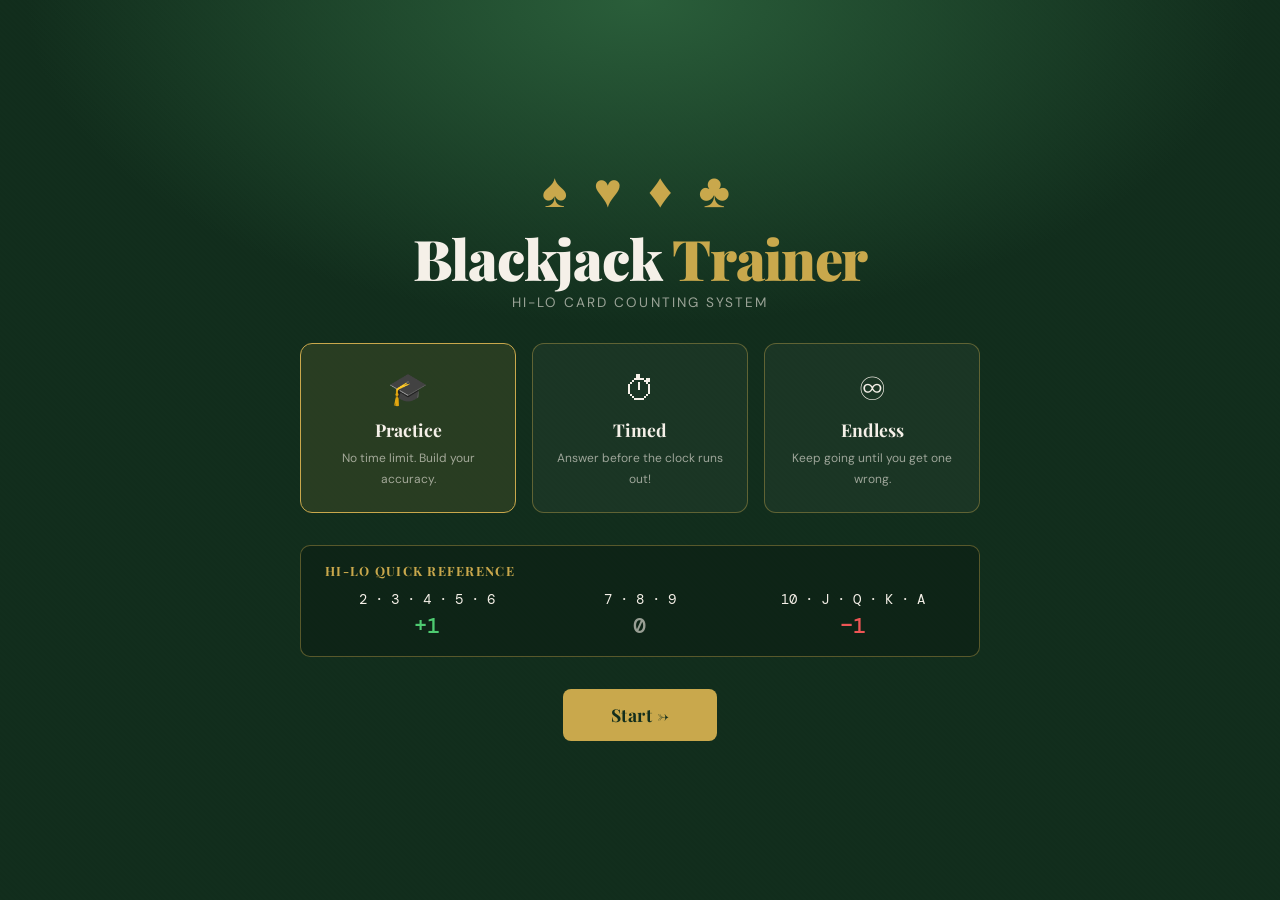
==== web/index.html @ a17a3b04 "feat: add web version" ====
<!DOCTYPE html>
<html lang="en">
<head>
  <meta charset="UTF-8">
  <meta name="viewport" content="width=device-width, initial-scale=1.0">
  <meta name="description" content="Blackjack Card Counting Trainer — master the Hi-Lo system in your browser. No install required.">
  <title>Blackjack Trainer — Hi-Lo Card Counting</title>
  <link rel="preconnect" href="https://fonts.googleapis.com">
  <link href="https://fonts.googleapis.com/css2?family=Playfair+Display:wght@400;700;900&family=DM+Mono:wght@400;500&family=DM+Sans:wght@300;400;500&display=swap" rel="stylesheet">
  <link rel="stylesheet" href="css/style.css">
</head>
<body>

  <!-- ── MENU SCREEN ───────────────────────────────── -->
  <div id="screen-menu" class="screen active">
    <div class="logo">
      <span class="logo-suit">♠ ♥ ♦ ♣</span>
      <h1>Blackjack <span>Trainer</span></h1>
      <p>Hi-Lo Card Counting System</p>
    </div>

    <div class="mode-grid">
      <div class="mode-card selected" data-mode="PRACTICE">
        <span class="mode-icon">🎓</span>
        <span class="mode-name">Practice</span>
        <span class="mode-desc">No time limit. Build your accuracy.</span>
      </div>
      <div class="mode-card" data-mode="TIMED">
        <span class="mode-icon">⏱</span>
        <span class="mode-name">Timed</span>
        <span class="mode-desc">Answer before the clock runs out!</span>
      </div>
      <div class="mode-card" data-mode="ENDLESS">
        <span class="mode-icon">♾</span>
        <span class="mode-name">Endless</span>
        <span class="mode-desc">Keep going until you get one wrong.</span>
      </div>
    </div>

    <div class="hilo-ref">
      <h3>Hi-Lo Quick Reference</h3>
      <div class="hilo-table">
        <div class="hilo-row">
          <span class="hilo-cards">2 · 3 · 4 · 5 · 6</span>
          <span class="hilo-val pos">+1</span>
        </div>
        <div class="hilo-row">
          <span class="hilo-cards">7 · 8 · 9</span>
          <span class="hilo-val neu">0</span>
        </div>
        <div class="hilo-row">
          <span class="hilo-cards">10 · J · Q · K · A</span>
          <span class="hilo-val neg">−1</span>
        </div>
      </div>
    </div>

    <button class="btn-start" id="btn-start">Start →</button>
  </div>

  <!-- ── GAME SCREEN ───────────────────────────────── -->
  <div id="screen-game" class="screen">
    <div class="hud">
      <div class="hud-stat">
        <span class="hud-label">Score</span>
        <span class="hud-val gold" id="hud-score">0</span>
      </div>
      <div class="hud-stat">
        <span class="hud-label">Level</span>
        <span class="hud-val" id="hud-level">1</span>
      </div>
      <div class="level-badge" id="level-badge">4 cards · 1.8s</div>
      <div class="hud-stat">
        <span class="hud-label">Streak</span>
        <span class="hud-val" id="hud-streak">0</span>
      </div>
      <div class="hud-stat">
        <span class="hud-label">Accuracy</span>
        <span class="hud-val" id="hud-acc">—</span>
      </div>
      <button class="btn-quit" id="btn-quit">Quit</button>
    </div>
    <div class="timer-bar-wrap"><div class="timer-bar" id="timer-bar"></div></div>

    <div class="game-area">
      <div class="phase-label" id="phase-label">Preparing...</div>
      <div class="card-stage" id="card-stage"></div>
      <div class="feedback-bar" id="feedback-bar"></div>

      <div class="answer-zone">
        <span class="answer-label">Running Count</span>
        <div class="answer-row">
          <input class="count-input" type="number" id="count-input" placeholder="0" disabled>
          <button class="btn-confirm" id="btn-confirm" disabled>Confirm ↵</button>
        </div>
        <div class="streak-label" id="streak-label"></div>
      </div>

      <button class="btn-next" id="btn-next" style="display:none">Next Round →</button>
    </div>

    <div class="levelup-toast" id="levelup-toast">⬆ Level Up!</div>
  </div>

  <!-- ── GAME OVER SCREEN ──────────────────────────── -->
  <div id="screen-gameover" class="screen">
    <div class="gameover-title" id="gameover-title">Session <span>Complete</span></div>

    <div class="stats-grid">
      <div class="stat-card">
        <span class="stat-card-label">Final Score</span>
        <span class="stat-card-val gold" id="go-score">0</span>
      </div>
      <div class="stat-card">
        <span class="stat-card-label">Max Level</span>
        <span class="stat-card-val" id="go-level">1</span>
      </div>
      <div class="stat-card">
        <span class="stat-card-label">Best Streak</span>
        <span class="stat-card-val" id="go-streak">0</span>
      </div>
      <div class="stat-card">
        <span class="stat-card-label">Accuracy</span>
        <span class="stat-card-val" id="go-acc">0%</span>
      </div>
      <div class="stat-card">
        <span class="stat-card-label">Rounds</span>
        <span class="stat-card-val" id="go-rounds">0</span>
      </div>
      <div class="stat-card">
        <span class="stat-card-label">High Score</span>
        <span class="stat-card-val gold" id="go-highscore">0</span>
      </div>
    </div>

    <div class="btn-row">
      <button class="btn-start" id="btn-play-again">Play Again</button>
      <button class="btn-secondary" id="btn-menu">Menu</button>
    </div>
  </div>

  <script src="js/core.js"></script>
  <script src="js/ui.js"></script>
  <script src="js/game.js"></script>
</body>
</html>
---- web/css/style.css ----
/* ═══════════════════════════════════════════════════
   Blackjack Trainer — Web UI
   Mirrors the JavaFX green-felt aesthetic
   ═══════════════════════════════════════════════════ */

*, *::before, *::after { box-sizing: border-box; margin: 0; padding: 0; }

:root {
  --felt:        #1a4a2e;
  --felt-light:  #1f5435;
  --felt-dark:   #122e1d;
  --gold:        #c9a84c;
  --gold-light:  #e4c97e;
  --cream:       #f5f0e8;
  --card-bg:     #fafaf8;
  --card-shadow: rgba(0,0,0,0.35);
  --red:         #c0392b;
  --black:       #1a1a1a;
  --correct:     #27ae60;
  --wrong:       #c0392b;
  --text-main:   #f5f0e8;
  --text-muted:  rgba(245,240,232,0.6);
  --border-gold: rgba(201,168,76,0.4);
}

html, body {
  min-height: 100vh;
  font-family: 'DM Sans', sans-serif;
  background: var(--felt-dark);
  color: var(--text-main);
  overflow-x: hidden;
}

body {
  background:
    radial-gradient(ellipse 80% 60% at 50% 0%, #2a5e3a 0%, transparent 60%),
    repeating-linear-gradient(45deg, transparent, transparent 2px, rgba(0,0,0,0.03) 2px, rgba(0,0,0,0.03) 4px),
    var(--felt-dark);
}

/* ── SCREENS ── */
.screen { display: none; min-height: 100vh; flex-direction: column; align-items: center; justify-content: center; padding: 2rem 1rem; }
.screen.active { display: flex; }

/* ── MENU ── */
#screen-menu { gap: 2rem; }

.logo { text-align: center; }
.logo-suit { font-size: 3rem; letter-spacing: 0.5rem; color: var(--gold); display: block; margin-bottom: 0.5rem; }
.logo h1 { font-family: 'Playfair Display', serif; font-size: clamp(2rem, 5vw, 3.5rem); font-weight: 900; letter-spacing: -0.02em; color: var(--cream); line-height: 1; }
.logo h1 span { color: var(--gold); }
.logo p { font-size: 0.85rem; letter-spacing: 0.15em; text-transform: uppercase; color: var(--text-muted); margin-top: 0.5rem; }

.mode-grid { display: grid; grid-template-columns: repeat(3, 1fr); gap: 1rem; width: 100%; max-width: 680px; }
@media (max-width: 560px) { .mode-grid { grid-template-columns: 1fr; } }

.mode-card { background: rgba(255,255,255,0.04); border: 1px solid var(--border-gold); border-radius: 12px; padding: 1.5rem 1rem; cursor: pointer; transition: all 0.2s ease; text-align: center; }
.mode-card:hover { border-color: var(--gold); transform: translateY(-2px); }
.mode-card.selected { border-color: var(--gold); background: rgba(201,168,76,0.12); }
.mode-icon { font-size: 2rem; display: block; margin-bottom: 0.5rem; }
.mode-name { font-family: 'Playfair Display', serif; font-size: 1.1rem; font-weight: 700; color: var(--cream); display: block; margin-bottom: 0.3rem; }
.mode-desc { font-size: 0.75rem; color: var(--text-muted); line-height: 1.4; }

.hilo-ref { background: rgba(0,0,0,0.2); border: 1px solid var(--border-gold); border-radius: 10px; padding: 1rem 1.5rem; width: 100%; max-width: 680px; }
.hilo-ref h3 { font-family: 'Playfair Display', serif; font-size: 0.8rem; letter-spacing: 0.1em; text-transform: uppercase; color: var(--gold); margin-bottom: 0.75rem; }
.hilo-table { display: grid; grid-template-columns: repeat(3, 1fr); gap: 0.5rem; text-align: center; }
.hilo-row { display: flex; flex-direction: column; gap: 0.2rem; }
.hilo-cards { font-family: 'DM Mono', monospace; font-size: 0.85rem; color: var(--cream); }
.hilo-val { font-family: 'DM Mono', monospace; font-size: 1.4rem; font-weight: 500; }
.hilo-val.pos { color: #4ecb71; }
.hilo-val.neu { color: var(--text-muted); }
.hilo-val.neg { color: #e55; }

.btn-start { background: var(--gold); color: var(--felt-dark); border: none; border-radius: 8px; padding: 0.9rem 3rem; font-family: 'Playfair Display', serif; font-size: 1.1rem; font-weight: 700; cursor: pointer; transition: all 0.15s ease; letter-spacing: 0.03em; }
.btn-start:hover { background: var(--gold-light); transform: scale(1.02); }
.btn-start:active { transform: scale(0.98); }

/* ── GAME ── */
#screen-game { justify-content: flex-start; padding-top: 1rem; gap: 0; }

.hud { width: 100%; max-width: 800px; display: flex; align-items: center; justify-content: space-between; padding: 0.75rem 1rem; background: rgba(0,0,0,0.25); border-bottom: 1px solid var(--border-gold); flex-wrap: wrap; gap: 0.5rem; }
.hud-stat { display: flex; flex-direction: column; align-items: center; min-width: 60px; }
.hud-label { font-size: 0.65rem; letter-spacing: 0.1em; text-transform: uppercase; color: var(--text-muted); }
.hud-val { font-family: 'DM Mono', monospace; font-size: 1.1rem; font-weight: 500; color: var(--cream); }
.hud-val.gold { color: var(--gold); }
.hud-val.streak-fire { color: #ff6b35; }

.level-badge { background: rgba(201,168,76,0.15); border: 1px solid var(--border-gold); border-radius: 20px; padding: 0.3rem 0.8rem; font-size: 0.75rem; color: var(--gold); letter-spacing: 0.05em; text-align: center; }

.timer-bar-wrap { width: 100%; max-width: 800px; height: 3px; background: rgba(255,255,255,0.05); }
.timer-bar { height: 100%; background: var(--gold); width: 100%; transition: width 0.1s linear, background 0.3s; }
.timer-bar.urgent { background: var(--wrong); }

.game-area { flex: 1; width: 100%; max-width: 800px; display: flex; flex-direction: column; align-items: center; justify-content: center; gap: 1.5rem; padding: 1.5rem 1rem; }

/* ── CARDS ── */
.card-stage { display: flex; align-items: center; justify-content: center; gap: clamp(6px, 2vw, 14px); flex-wrap: wrap; min-height: 140px; }

.card { width: clamp(60px, 10vw, 82px); height: clamp(90px, 14vw, 118px); background: var(--card-bg); border-radius: 8px; display: flex; flex-direction: column; align-items: center; justify-content: center; position: relative; box-shadow: 0 4px 16px var(--card-shadow); opacity: 0; transform: translateY(20px) scale(0.9); transition: opacity 0.3s ease, transform 0.3s ease; flex-shrink: 0; }
.card.visible { opacity: 1; transform: translateY(0) scale(1); }
.card-rank { font-family: 'Playfair Display', serif; font-size: clamp(1.4rem, 3vw, 2rem); font-weight: 700; line-height: 1; color: var(--black); }
.card-suit { font-size: clamp(0.9rem, 2vw, 1.3rem); line-height: 1; margin-top: 2px; }
.card-count-hint { position: absolute; bottom: 4px; right: 5px; font-family: 'DM Mono', monospace; font-size: 0.65rem; opacity: 0; transition: opacity 0.3s; font-weight: 500; }
.card.revealed .card-count-hint { opacity: 0.55; }
.card.red .card-rank, .card.red .card-suit { color: var(--red); }
.card.red .card-count-hint { color: var(--red); }
.card.black .card-count-hint { color: #555; }

/* ── FEEDBACK ── */
.feedback-bar { height: 2.5rem; display: flex; align-items: center; justify-content: center; gap: 0.75rem; font-family: 'Playfair Display', serif; font-size: 1.1rem; font-weight: 700; opacity: 0; transition: opacity 0.25s; min-height: 2.5rem; }
.feedback-bar.visible { opacity: 1; }
.feedback-bar.correct { color: var(--correct); }
.feedback-bar.wrong { color: var(--wrong); }
.feedback-points { font-family: 'DM Mono', monospace; font-size: 0.9rem; font-weight: 400; }

/* ── INPUT ── */
.answer-zone { display: flex; flex-direction: column; align-items: center; gap: 0.75rem; width: 100%; }
.answer-label { font-size: 0.75rem; letter-spacing: 0.12em; text-transform: uppercase; color: var(--text-muted); }
.answer-row { display: flex; align-items: center; gap: 0.75rem; }
.count-input { font-family: 'DM Mono', monospace; font-size: 1.8rem; font-weight: 500; width: 100px; text-align: center; background: rgba(0,0,0,0.3); border: 1.5px solid var(--border-gold); border-radius: 8px; color: var(--cream); padding: 0.5rem; outline: none; transition: border-color 0.2s; }
.count-input:focus { border-color: var(--gold); }
.count-input:disabled { opacity: 0.4; }
.count-input::placeholder { color: rgba(245,240,232,0.2); }

.btn-confirm { background: var(--gold); color: var(--felt-dark); border: none; border-radius: 8px; padding: 0.65rem 1.5rem; font-family: 'Playfair Display', serif; font-size: 1rem; font-weight: 700; cursor: pointer; transition: all 0.15s; white-space: nowrap; }
.btn-confirm:hover:not(:disabled) { background: var(--gold-light); }
.btn-confirm:disabled { opacity: 0.4; cursor: default; }

.btn-next { background: transparent; color: var(--gold); border: 1.5px solid var(--border-gold); border-radius: 8px; padding: 0.65rem 1.5rem; font-family: 'Playfair Display', serif; font-size: 1rem; font-weight: 700; cursor: pointer; transition: all 0.15s; }
.btn-next:hover { border-color: var(--gold); background: rgba(201,168,76,0.08); }

.btn-quit { background: transparent; color: var(--text-muted); border: 1px solid rgba(255,255,255,0.1); border-radius: 6px; padding: 0.4rem 1rem; font-size: 0.8rem; cursor: pointer; transition: all 0.15s; }
.btn-quit:hover { color: var(--cream); border-color: rgba(255,255,255,0.25); }

.streak-label { font-size: 0.8rem; color: #ff6b35; font-weight: 500; min-height: 1.2em; letter-spacing: 0.05em; }
.phase-label { font-size: 0.7rem; letter-spacing: 0.12em; text-transform: uppercase; color: var(--text-muted); min-height: 1em; }

/* ── LEVEL UP ── */
.levelup-toast { position: fixed; top: 5rem; left: 50%; transform: translateX(-50%) translateY(-20px); background: var(--gold); color: var(--felt-dark); padding: 0.6rem 1.5rem; border-radius: 30px; font-family: 'Playfair Display', serif; font-weight: 700; font-size: 1rem; opacity: 0; transition: all 0.3s ease; pointer-events: none; white-space: nowrap; z-index: 100; }
.levelup-toast.show { opacity: 1; transform: translateX(-50%) translateY(0); }

/* ── GAME OVER ── */
#screen-gameover { gap: 1.5rem; text-align: center; }
.gameover-title { font-family: 'Playfair Display', serif; font-size: clamp(2rem, 5vw, 3rem); font-weight: 900; color: var(--cream); }
.gameover-title span { color: var(--gold); }

.stats-grid { display: grid; grid-template-columns: repeat(2, 1fr); gap: 1rem; width: 100%; max-width: 420px; }
.stat-card { background: rgba(0,0,0,0.25); border: 1px solid var(--border-gold); border-radius: 10px; padding: 1rem; }
.stat-card-label { font-size: 0.7rem; letter-spacing: 0.12em; text-transform: uppercase; color: var(--text-muted); display: block; margin-bottom: 0.3rem; }
.stat-card-val { font-family: 'DM Mono', monospace; font-size: 1.8rem; font-weight: 500; color: var(--cream); display: block; }
.stat-card-val.gold { color: var(--gold); }

.btn-row { display: flex; gap: 0.75rem; flex-wrap: wrap; justify-content: center; }
.btn-secondary { background: transparent; color: var(--text-muted); border: 1px solid rgba(255,255,255,0.15); border-radius: 8px; padding: 0.7rem 1.5rem; font-family: 'Playfair Display', serif; font-size: 0.95rem; font-weight: 700; cursor: pointer; transition: all 0.15s; }
.btn-secondary:hover { color: var(--cream); border-color: rgba(255,255,255,0.3); }

::-webkit-scrollbar { width: 4px; }
::-webkit-scrollbar-track { background: transparent; }
::-webkit-scrollbar-thumb { background: var(--border-gold); border-radius: 2px; }
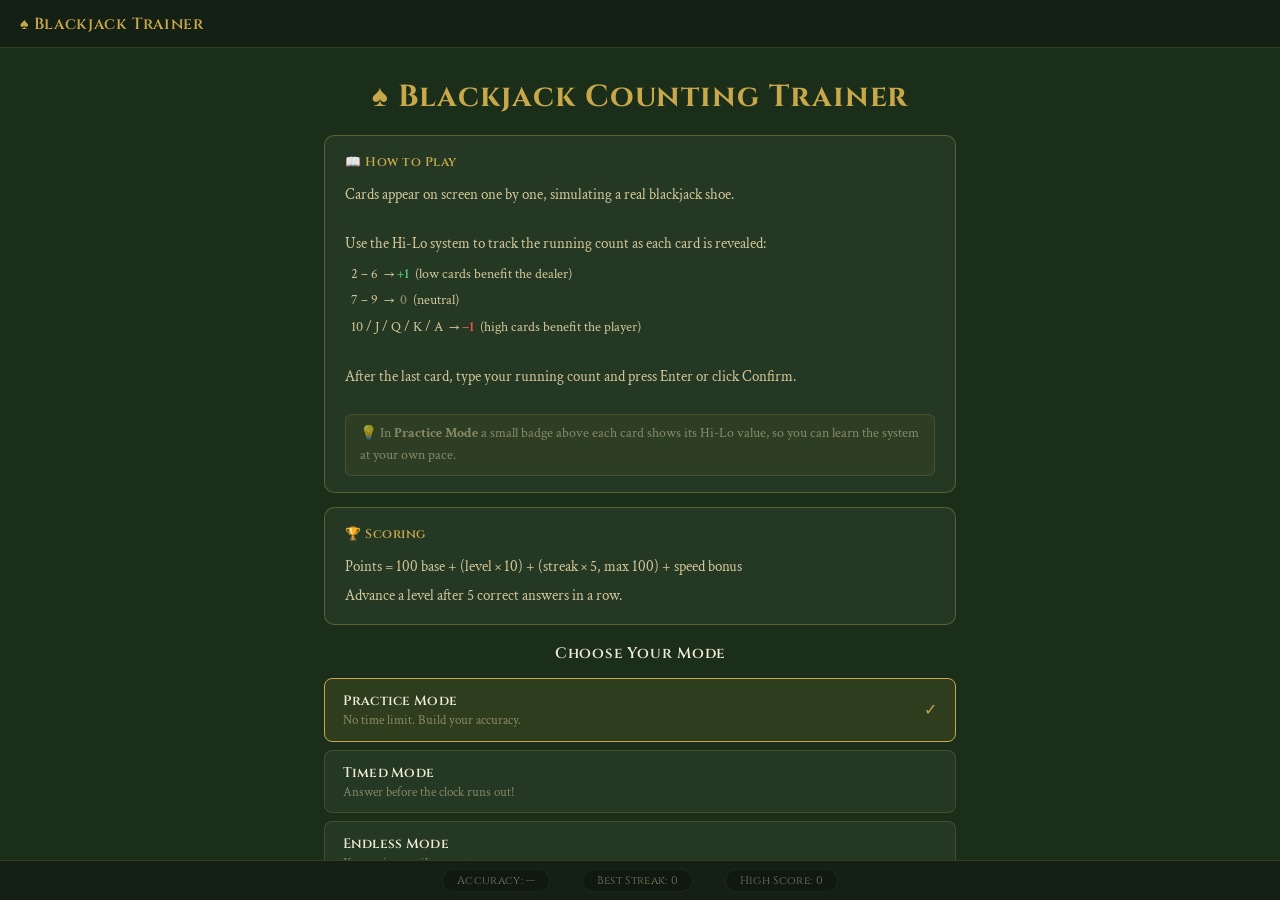
==== commit 1913b9f0: "feat: add UI, audio effects and ignore build files" ====
--- a/web/index.html
+++ b/web/index.html
@@ -3,144 +3,201 @@
 <head>
   <meta charset="UTF-8">
   <meta name="viewport" content="width=device-width, initial-scale=1.0">
-  <meta name="description" content="Blackjack Card Counting Trainer — master the Hi-Lo system in your browser. No install required.">
-  <title>Blackjack Trainer — Hi-Lo Card Counting</title>
+  <meta name="description" content="Blackjack Card Counting Trainer — master the Hi-Lo system in your browser.">
+  <title>Blackjack Trainer</title>
   <link rel="preconnect" href="https://fonts.googleapis.com">
-  <link href="https://fonts.googleapis.com/css2?family=Playfair+Display:wght@400;700;900&family=DM+Mono:wght@400;500&family=DM+Sans:wght@300;400;500&display=swap" rel="stylesheet">
+  <link href="https://fonts.googleapis.com/css2?family=Cinzel:wght@400;600;700&family=Crimson+Text:ital,wght@0,400;0,600;1,400&display=swap" rel="stylesheet">
   <link rel="stylesheet" href="css/style.css">
 </head>
 <body>
 
-  <!-- ── MENU SCREEN ───────────────────────────────── -->
+  <!-- ═══════════════════════════════════════════════════════
+       NAVBAR — fixed top bar, mirrors JavaFX toolbar
+       ═══════════════════════════════════════════════════════ -->
+  <nav class="navbar">
+    <div class="navbar-left">
+      <span class="nav-logo">♠ Blackjack Trainer</span>
+    </div>
+    <div class="navbar-right" id="nav-controls" style="display:none">
+      <div class="nav-pill" id="nav-level">Level 1</div>
+      <div class="nav-pill gold" id="nav-score">Score: 0</div>
+      <button class="nav-btn btn-quit" id="btn-quit">✕ Quit</button>
+    </div>
+  </nav>
+
+  <!-- ═══════════════════════════════════════════════════════
+       MENU SCREEN
+       ═══════════════════════════════════════════════════════ -->
   <div id="screen-menu" class="screen active">
-    <div class="logo">
-      <span class="logo-suit">♠ ♥ ♦ ♣</span>
-      <h1>Blackjack <span>Trainer</span></h1>
-      <p>Hi-Lo Card Counting System</p>
-    </div>
-
-    <div class="mode-grid">
-      <div class="mode-card selected" data-mode="PRACTICE">
-        <span class="mode-icon">🎓</span>
-        <span class="mode-name">Practice</span>
-        <span class="mode-desc">No time limit. Build your accuracy.</span>
-      </div>
-      <div class="mode-card" data-mode="TIMED">
-        <span class="mode-icon">⏱</span>
-        <span class="mode-name">Timed</span>
-        <span class="mode-desc">Answer before the clock runs out!</span>
-      </div>
-      <div class="mode-card" data-mode="ENDLESS">
-        <span class="mode-icon">♾</span>
-        <span class="mode-name">Endless</span>
-        <span class="mode-desc">Keep going until you get one wrong.</span>
-      </div>
-    </div>
-
-    <div class="hilo-ref">
-      <h3>Hi-Lo Quick Reference</h3>
-      <div class="hilo-table">
-        <div class="hilo-row">
-          <span class="hilo-cards">2 · 3 · 4 · 5 · 6</span>
-          <span class="hilo-val pos">+1</span>
-        </div>
-        <div class="hilo-row">
-          <span class="hilo-cards">7 · 8 · 9</span>
-          <span class="hilo-val neu">0</span>
-        </div>
-        <div class="hilo-row">
-          <span class="hilo-cards">10 · J · Q · K · A</span>
-          <span class="hilo-val neg">−1</span>
-        </div>
-      </div>
-    </div>
-
-    <button class="btn-start" id="btn-start">Start →</button>
-  </div>
-
-  <!-- ── GAME SCREEN ───────────────────────────────── -->
+    <div class="menu-wrap">
+
+      <h1 class="menu-title">♠ Blackjack Counting Trainer</h1>
+
+      <!-- How to Play -->
+      <div class="info-card">
+        <div class="info-card-title">📖 How to Play</div>
+        <p>Cards appear on screen one by one, simulating a real blackjack shoe.</p>
+        <br>
+        <p>Use the Hi-Lo system to track the running count as each card is revealed:</p>
+        <ul class="hilo-list">
+          <li>2 – 6 &nbsp;→ <span class="val-pos">+1</span> &nbsp;(low cards benefit the dealer)</li>
+          <li>7 – 9 &nbsp;→ <span class="val-neu">&nbsp;0</span> &nbsp;(neutral)</li>
+          <li>10 / J / Q / K / A &nbsp;→ <span class="val-neg">−1</span> &nbsp;(high cards benefit the player)</li>
+        </ul>
+        <br>
+        <p>After the last card, type your running count and press Enter or click Confirm.</p>
+        <br>
+        <div class="tip-box">
+          💡 In <strong>Practice Mode</strong> a small badge above each card shows its Hi-Lo value,
+          so you can learn the system at your own pace.
+        </div>
+      </div>
+
+      <!-- Scoring -->
+      <div class="info-card">
+        <div class="info-card-title">🏆 Scoring</div>
+        <p>Points = 100 base + (level × 10) + (streak × 5, max 100) + speed bonus</p>
+        <p style="margin-top:0.3rem">Advance a level after 5 correct answers in a row.</p>
+      </div>
+
+      <!-- Mode selection -->
+      <h2 class="choose-title">Choose Your Mode</h2>
+
+      <div class="mode-list">
+        <div class="mode-row selected" data-mode="PRACTICE">
+          <div class="mode-row-text">
+            <span class="mode-row-name">Practice Mode</span>
+            <span class="mode-row-desc">No time limit. Build your accuracy.</span>
+          </div>
+          <span class="mode-row-check">✓</span>
+        </div>
+        <div class="mode-row" data-mode="TIMED">
+          <div class="mode-row-text">
+            <span class="mode-row-name">Timed Mode</span>
+            <span class="mode-row-desc">Answer before the clock runs out!</span>
+          </div>
+          <span class="mode-row-check">✓</span>
+        </div>
+        <div class="mode-row" data-mode="ENDLESS">
+          <div class="mode-row-text">
+            <span class="mode-row-name">Endless Mode</span>
+            <span class="mode-row-desc">Keep going until you get one wrong.</span>
+          </div>
+          <span class="mode-row-check">✓</span>
+        </div>
+      </div>
+
+      <button class="btn-primary" id="btn-start">Start Game</button>
+
+    </div>
+  </div>
+
+  <!-- ═══════════════════════════════════════════════════════
+       GAME SCREEN
+       ═══════════════════════════════════════════════════════ -->
   <div id="screen-game" class="screen">
-    <div class="hud">
-      <div class="hud-stat">
-        <span class="hud-label">Score</span>
-        <span class="hud-val gold" id="hud-score">0</span>
-      </div>
-      <div class="hud-stat">
-        <span class="hud-label">Level</span>
-        <span class="hud-val" id="hud-level">1</span>
-      </div>
-      <div class="level-badge" id="level-badge">4 cards · 1.8s</div>
-      <div class="hud-stat">
-        <span class="hud-label">Streak</span>
-        <span class="hud-val" id="hud-streak">0</span>
-      </div>
-      <div class="hud-stat">
-        <span class="hud-label">Accuracy</span>
-        <span class="hud-val" id="hud-acc">—</span>
-      </div>
-      <button class="btn-quit" id="btn-quit">Quit</button>
-    </div>
-    <div class="timer-bar-wrap"><div class="timer-bar" id="timer-bar"></div></div>
-
-    <div class="game-area">
-      <div class="phase-label" id="phase-label">Preparing...</div>
+    <div class="game-wrap">
+
+      <!-- Timer bar — visible only in TIMED mode -->
+      <div class="timer-wrap" id="timer-wrap" style="display:none">
+        <div class="timer-track">
+          <div class="timer-fill" id="timer-fill"></div>
+        </div>
+        <span class="timer-label" id="timer-label">20s</span>
+      </div>
+
+      <!-- Cards -->
       <div class="card-stage" id="card-stage"></div>
-      <div class="feedback-bar" id="feedback-bar"></div>
-
-      <div class="answer-zone">
-        <span class="answer-label">Running Count</span>
-        <div class="answer-row">
-          <input class="count-input" type="number" id="count-input" placeholder="0" disabled>
-          <button class="btn-confirm" id="btn-confirm" disabled>Confirm ↵</button>
-        </div>
-        <div class="streak-label" id="streak-label"></div>
-      </div>
-
-      <button class="btn-next" id="btn-next" style="display:none">Next Round →</button>
-    </div>
-
-    <div class="levelup-toast" id="levelup-toast">⬆ Level Up!</div>
-  </div>
-
-  <!-- ── GAME OVER SCREEN ──────────────────────────── -->
+
+      <!-- Feedback line -->
+      <div class="feedback-row" id="feedback-row"></div>
+
+      <!-- Answer input -->
+      <div class="input-row">
+        <label class="input-label" for="count-input">Running count:</label>
+        <input
+          class="count-input"
+          type="number"
+          id="count-input"
+          placeholder="e.g. -2"
+          disabled
+          autocomplete="off"
+        >
+        <button class="btn-confirm" id="btn-confirm" disabled>Confirm ↵</button>
+      </div>
+
+      <!-- Next round button — hidden until answer submitted -->
+      <div id="next-row" style="display:none">
+        <button class="btn-next" id="btn-next">Next Round →</button>
+      </div>
+
+    </div>
+  </div>
+
+  <!-- ═══════════════════════════════════════════════════════
+       GAME OVER SCREEN
+       ═══════════════════════════════════════════════════════ -->
   <div id="screen-gameover" class="screen">
-    <div class="gameover-title" id="gameover-title">Session <span>Complete</span></div>
-
-    <div class="stats-grid">
-      <div class="stat-card">
-        <span class="stat-card-label">Final Score</span>
-        <span class="stat-card-val gold" id="go-score">0</span>
-      </div>
-      <div class="stat-card">
-        <span class="stat-card-label">Max Level</span>
-        <span class="stat-card-val" id="go-level">1</span>
-      </div>
-      <div class="stat-card">
-        <span class="stat-card-label">Best Streak</span>
-        <span class="stat-card-val" id="go-streak">0</span>
-      </div>
-      <div class="stat-card">
-        <span class="stat-card-label">Accuracy</span>
-        <span class="stat-card-val" id="go-acc">0%</span>
-      </div>
-      <div class="stat-card">
-        <span class="stat-card-label">Rounds</span>
-        <span class="stat-card-val" id="go-rounds">0</span>
-      </div>
-      <div class="stat-card">
-        <span class="stat-card-label">High Score</span>
-        <span class="stat-card-val gold" id="go-highscore">0</span>
-      </div>
-    </div>
-
-    <div class="btn-row">
-      <button class="btn-start" id="btn-play-again">Play Again</button>
-      <button class="btn-secondary" id="btn-menu">Menu</button>
-    </div>
-  </div>
-
+    <div class="gameover-wrap">
+
+      <h2 class="gameover-title" id="gameover-title">Session Complete</h2>
+
+      <div class="go-stats">
+        <div class="go-stat">
+          <span class="go-stat-label">Final Score</span>
+          <span class="go-stat-val gold" id="go-score">0</span>
+        </div>
+        <div class="go-stat">
+          <span class="go-stat-label">Max Level</span>
+          <span class="go-stat-val" id="go-level">1</span>
+        </div>
+        <div class="go-stat">
+          <span class="go-stat-label">Best Streak</span>
+          <span class="go-stat-val" id="go-streak">0</span>
+        </div>
+        <div class="go-stat">
+          <span class="go-stat-label">Accuracy</span>
+          <span class="go-stat-val" id="go-acc">0%</span>
+        </div>
+        <div class="go-stat">
+          <span class="go-stat-label">Rounds</span>
+          <span class="go-stat-val" id="go-rounds">0</span>
+        </div>
+        <div class="go-stat">
+          <span class="go-stat-label">High Score</span>
+          <span class="go-stat-val gold" id="go-highscore">0</span>
+        </div>
+      </div>
+
+      <div class="go-buttons">
+        <button class="btn-primary" id="btn-play-again">Play Again</button>
+        <button class="btn-secondary" id="btn-menu">Menu</button>
+      </div>
+
+    </div>
+  </div>
+
+  <!-- ═══════════════════════════════════════════════════════
+       BOTTOM STATS BAR — mirrors JavaFX status bar
+       ═══════════════════════════════════════════════════════ -->
+  <div class="stats-bar">
+    <span class="stats-item" id="sb-acc">Accuracy: —</span>
+    <span class="stats-item" id="sb-streak">Best Streak: 0</span>
+    <span class="stats-item" id="sb-high">High Score: 0</span>
+  </div>
+
+  <!-- Level-up toast notification -->
+  <div class="levelup-toast" id="levelup-toast">⬆ Level Up!</div>
+
+  <!--
+    Script load order matters:
+      1. core.js   — pure logic (no DOM), loaded first
+      2. ui.js     — DOM rendering helpers, depends on core
+      3. game.js   — GameController + event wiring, depends on both
+  -->
   <script src="js/core.js"></script>
   <script src="js/ui.js"></script>
   <script src="js/game.js"></script>
+
 </body>
 </html>
--- a/web/css/style.css
+++ b/web/css/style.css
@@ -1,159 +1,616 @@
-/* ═══════════════════════════════════════════════════
-   Blackjack Trainer — Web UI
-   Mirrors the JavaFX green-felt aesthetic
-   ═══════════════════════════════════════════════════ */
+/* ═══════════════════════════════════════════════════════════════════
+   Blackjack Trainer — Web stylesheet
+   Faithful recreation of the JavaFX desktop dark-green felt aesthetic.
+   ═══════════════════════════════════════════════════════════════════ */
 
 *, *::before, *::after { box-sizing: border-box; margin: 0; padding: 0; }
 
 :root {
-  --felt:        #1a4a2e;
-  --felt-light:  #1f5435;
-  --felt-dark:   #122e1d;
-  --gold:        #c9a84c;
-  --gold-light:  #e4c97e;
-  --cream:       #f5f0e8;
-  --card-bg:     #fafaf8;
-  --card-shadow: rgba(0,0,0,0.35);
-  --red:         #c0392b;
-  --black:       #1a1a1a;
-  --correct:     #27ae60;
-  --wrong:       #c0392b;
-  --text-main:   #f5f0e8;
-  --text-muted:  rgba(245,240,232,0.6);
-  --border-gold: rgba(201,168,76,0.4);
+  /* Palette */
+  --bg:           #1a2e1a;
+  --bg-dark:      #142014;
+  --bg-elevated:  #243824;
+  --gold:         #c8a84b;
+  --gold-hover:   #dabb5e;
+  --gold-dim:     rgba(200,168,75,0.12);
+  --cream:        #f0ead8;
+  --text:         #d4c89a;
+  --text-dim:     rgba(212,200,154,0.55);
+  --text-muted:   rgba(212,200,154,0.35);
+  --border:       rgba(200,168,75,0.2);
+  --border-card:  rgba(200,168,75,0.35);
+  --correct:      #4caf72;
+  --wrong:        #e05252;
+
+  /* Card colours */
+  --card-face:    #faf8f2;
+  --card-red:     #c0392b;
+  --card-black:   #1a1a1a;
+
+  /* Hi-Lo badge colours */
+  --val-pos:      #4ecb71;
+  --val-neg:      #e55;
+  --val-neu:      rgba(212,200,154,0.5);
+
+  /* Layout */
+  --navbar-h:     48px;
+  --statsbar-h:   40px;
 }
 
 html, body {
-  min-height: 100vh;
-  font-family: 'DM Sans', sans-serif;
-  background: var(--felt-dark);
-  color: var(--text-main);
-  overflow-x: hidden;
-}
-
-body {
-  background:
-    radial-gradient(ellipse 80% 60% at 50% 0%, #2a5e3a 0%, transparent 60%),
-    repeating-linear-gradient(45deg, transparent, transparent 2px, rgba(0,0,0,0.03) 2px, rgba(0,0,0,0.03) 4px),
-    var(--felt-dark);
-}
-
-/* ── SCREENS ── */
-.screen { display: none; min-height: 100vh; flex-direction: column; align-items: center; justify-content: center; padding: 2rem 1rem; }
-.screen.active { display: flex; }
-
-/* ── MENU ── */
-#screen-menu { gap: 2rem; }
-
-.logo { text-align: center; }
-.logo-suit { font-size: 3rem; letter-spacing: 0.5rem; color: var(--gold); display: block; margin-bottom: 0.5rem; }
-.logo h1 { font-family: 'Playfair Display', serif; font-size: clamp(2rem, 5vw, 3.5rem); font-weight: 900; letter-spacing: -0.02em; color: var(--cream); line-height: 1; }
-.logo h1 span { color: var(--gold); }
-.logo p { font-size: 0.85rem; letter-spacing: 0.15em; text-transform: uppercase; color: var(--text-muted); margin-top: 0.5rem; }
-
-.mode-grid { display: grid; grid-template-columns: repeat(3, 1fr); gap: 1rem; width: 100%; max-width: 680px; }
-@media (max-width: 560px) { .mode-grid { grid-template-columns: 1fr; } }
-
-.mode-card { background: rgba(255,255,255,0.04); border: 1px solid var(--border-gold); border-radius: 12px; padding: 1.5rem 1rem; cursor: pointer; transition: all 0.2s ease; text-align: center; }
-.mode-card:hover { border-color: var(--gold); transform: translateY(-2px); }
-.mode-card.selected { border-color: var(--gold); background: rgba(201,168,76,0.12); }
-.mode-icon { font-size: 2rem; display: block; margin-bottom: 0.5rem; }
-.mode-name { font-family: 'Playfair Display', serif; font-size: 1.1rem; font-weight: 700; color: var(--cream); display: block; margin-bottom: 0.3rem; }
-.mode-desc { font-size: 0.75rem; color: var(--text-muted); line-height: 1.4; }
-
-.hilo-ref { background: rgba(0,0,0,0.2); border: 1px solid var(--border-gold); border-radius: 10px; padding: 1rem 1.5rem; width: 100%; max-width: 680px; }
-.hilo-ref h3 { font-family: 'Playfair Display', serif; font-size: 0.8rem; letter-spacing: 0.1em; text-transform: uppercase; color: var(--gold); margin-bottom: 0.75rem; }
-.hilo-table { display: grid; grid-template-columns: repeat(3, 1fr); gap: 0.5rem; text-align: center; }
-.hilo-row { display: flex; flex-direction: column; gap: 0.2rem; }
-.hilo-cards { font-family: 'DM Mono', monospace; font-size: 0.85rem; color: var(--cream); }
-.hilo-val { font-family: 'DM Mono', monospace; font-size: 1.4rem; font-weight: 500; }
-.hilo-val.pos { color: #4ecb71; }
-.hilo-val.neu { color: var(--text-muted); }
-.hilo-val.neg { color: #e55; }
-
-.btn-start { background: var(--gold); color: var(--felt-dark); border: none; border-radius: 8px; padding: 0.9rem 3rem; font-family: 'Playfair Display', serif; font-size: 1.1rem; font-weight: 700; cursor: pointer; transition: all 0.15s ease; letter-spacing: 0.03em; }
-.btn-start:hover { background: var(--gold-light); transform: scale(1.02); }
-.btn-start:active { transform: scale(0.98); }
-
-/* ── GAME ── */
-#screen-game { justify-content: flex-start; padding-top: 1rem; gap: 0; }
-
-.hud { width: 100%; max-width: 800px; display: flex; align-items: center; justify-content: space-between; padding: 0.75rem 1rem; background: rgba(0,0,0,0.25); border-bottom: 1px solid var(--border-gold); flex-wrap: wrap; gap: 0.5rem; }
-.hud-stat { display: flex; flex-direction: column; align-items: center; min-width: 60px; }
-.hud-label { font-size: 0.65rem; letter-spacing: 0.1em; text-transform: uppercase; color: var(--text-muted); }
-.hud-val { font-family: 'DM Mono', monospace; font-size: 1.1rem; font-weight: 500; color: var(--cream); }
-.hud-val.gold { color: var(--gold); }
-.hud-val.streak-fire { color: #ff6b35; }
-
-.level-badge { background: rgba(201,168,76,0.15); border: 1px solid var(--border-gold); border-radius: 20px; padding: 0.3rem 0.8rem; font-size: 0.75rem; color: var(--gold); letter-spacing: 0.05em; text-align: center; }
-
-.timer-bar-wrap { width: 100%; max-width: 800px; height: 3px; background: rgba(255,255,255,0.05); }
-.timer-bar { height: 100%; background: var(--gold); width: 100%; transition: width 0.1s linear, background 0.3s; }
-.timer-bar.urgent { background: var(--wrong); }
-
-.game-area { flex: 1; width: 100%; max-width: 800px; display: flex; flex-direction: column; align-items: center; justify-content: center; gap: 1.5rem; padding: 1.5rem 1rem; }
-
-/* ── CARDS ── */
-.card-stage { display: flex; align-items: center; justify-content: center; gap: clamp(6px, 2vw, 14px); flex-wrap: wrap; min-height: 140px; }
-
-.card { width: clamp(60px, 10vw, 82px); height: clamp(90px, 14vw, 118px); background: var(--card-bg); border-radius: 8px; display: flex; flex-direction: column; align-items: center; justify-content: center; position: relative; box-shadow: 0 4px 16px var(--card-shadow); opacity: 0; transform: translateY(20px) scale(0.9); transition: opacity 0.3s ease, transform 0.3s ease; flex-shrink: 0; }
-.card.visible { opacity: 1; transform: translateY(0) scale(1); }
-.card-rank { font-family: 'Playfair Display', serif; font-size: clamp(1.4rem, 3vw, 2rem); font-weight: 700; line-height: 1; color: var(--black); }
-.card-suit { font-size: clamp(0.9rem, 2vw, 1.3rem); line-height: 1; margin-top: 2px; }
-.card-count-hint { position: absolute; bottom: 4px; right: 5px; font-family: 'DM Mono', monospace; font-size: 0.65rem; opacity: 0; transition: opacity 0.3s; font-weight: 500; }
-.card.revealed .card-count-hint { opacity: 0.55; }
-.card.red .card-rank, .card.red .card-suit { color: var(--red); }
-.card.red .card-count-hint { color: var(--red); }
-.card.black .card-count-hint { color: #555; }
-
-/* ── FEEDBACK ── */
-.feedback-bar { height: 2.5rem; display: flex; align-items: center; justify-content: center; gap: 0.75rem; font-family: 'Playfair Display', serif; font-size: 1.1rem; font-weight: 700; opacity: 0; transition: opacity 0.25s; min-height: 2.5rem; }
-.feedback-bar.visible { opacity: 1; }
-.feedback-bar.correct { color: var(--correct); }
-.feedback-bar.wrong { color: var(--wrong); }
-.feedback-points { font-family: 'DM Mono', monospace; font-size: 0.9rem; font-weight: 400; }
-
-/* ── INPUT ── */
-.answer-zone { display: flex; flex-direction: column; align-items: center; gap: 0.75rem; width: 100%; }
-.answer-label { font-size: 0.75rem; letter-spacing: 0.12em; text-transform: uppercase; color: var(--text-muted); }
-.answer-row { display: flex; align-items: center; gap: 0.75rem; }
-.count-input { font-family: 'DM Mono', monospace; font-size: 1.8rem; font-weight: 500; width: 100px; text-align: center; background: rgba(0,0,0,0.3); border: 1.5px solid var(--border-gold); border-radius: 8px; color: var(--cream); padding: 0.5rem; outline: none; transition: border-color 0.2s; }
-.count-input:focus { border-color: var(--gold); }
-.count-input:disabled { opacity: 0.4; }
-.count-input::placeholder { color: rgba(245,240,232,0.2); }
-
-.btn-confirm { background: var(--gold); color: var(--felt-dark); border: none; border-radius: 8px; padding: 0.65rem 1.5rem; font-family: 'Playfair Display', serif; font-size: 1rem; font-weight: 700; cursor: pointer; transition: all 0.15s; white-space: nowrap; }
-.btn-confirm:hover:not(:disabled) { background: var(--gold-light); }
-.btn-confirm:disabled { opacity: 0.4; cursor: default; }
-
-.btn-next { background: transparent; color: var(--gold); border: 1.5px solid var(--border-gold); border-radius: 8px; padding: 0.65rem 1.5rem; font-family: 'Playfair Display', serif; font-size: 1rem; font-weight: 700; cursor: pointer; transition: all 0.15s; }
-.btn-next:hover { border-color: var(--gold); background: rgba(201,168,76,0.08); }
-
-.btn-quit { background: transparent; color: var(--text-muted); border: 1px solid rgba(255,255,255,0.1); border-radius: 6px; padding: 0.4rem 1rem; font-size: 0.8rem; cursor: pointer; transition: all 0.15s; }
-.btn-quit:hover { color: var(--cream); border-color: rgba(255,255,255,0.25); }
-
-.streak-label { font-size: 0.8rem; color: #ff6b35; font-weight: 500; min-height: 1.2em; letter-spacing: 0.05em; }
-.phase-label { font-size: 0.7rem; letter-spacing: 0.12em; text-transform: uppercase; color: var(--text-muted); min-height: 1em; }
-
-/* ── LEVEL UP ── */
-.levelup-toast { position: fixed; top: 5rem; left: 50%; transform: translateX(-50%) translateY(-20px); background: var(--gold); color: var(--felt-dark); padding: 0.6rem 1.5rem; border-radius: 30px; font-family: 'Playfair Display', serif; font-weight: 700; font-size: 1rem; opacity: 0; transition: all 0.3s ease; pointer-events: none; white-space: nowrap; z-index: 100; }
-.levelup-toast.show { opacity: 1; transform: translateX(-50%) translateY(0); }
-
-/* ── GAME OVER ── */
-#screen-gameover { gap: 1.5rem; text-align: center; }
-.gameover-title { font-family: 'Playfair Display', serif; font-size: clamp(2rem, 5vw, 3rem); font-weight: 900; color: var(--cream); }
-.gameover-title span { color: var(--gold); }
-
-.stats-grid { display: grid; grid-template-columns: repeat(2, 1fr); gap: 1rem; width: 100%; max-width: 420px; }
-.stat-card { background: rgba(0,0,0,0.25); border: 1px solid var(--border-gold); border-radius: 10px; padding: 1rem; }
-.stat-card-label { font-size: 0.7rem; letter-spacing: 0.12em; text-transform: uppercase; color: var(--text-muted); display: block; margin-bottom: 0.3rem; }
-.stat-card-val { font-family: 'DM Mono', monospace; font-size: 1.8rem; font-weight: 500; color: var(--cream); display: block; }
-.stat-card-val.gold { color: var(--gold); }
-
-.btn-row { display: flex; gap: 0.75rem; flex-wrap: wrap; justify-content: center; }
-.btn-secondary { background: transparent; color: var(--text-muted); border: 1px solid rgba(255,255,255,0.15); border-radius: 8px; padding: 0.7rem 1.5rem; font-family: 'Playfair Display', serif; font-size: 0.95rem; font-weight: 700; cursor: pointer; transition: all 0.15s; }
-.btn-secondary:hover { color: var(--cream); border-color: rgba(255,255,255,0.3); }
+  height: 100%;
+  font-family: 'Crimson Text', Georgia, serif;
+  background: var(--bg);
+  color: var(--text);
+  overflow: hidden;
+}
+
+/* ── NAVBAR ──────────────────────────────────────────────────────────── */
+
+.navbar {
+  position: fixed;
+  top: 0; left: 0; right: 0;
+  height: var(--navbar-h);
+  background: var(--bg-dark);
+  border-bottom: 1px solid var(--border);
+  display: flex;
+  align-items: center;
+  justify-content: space-between;
+  padding: 0 1.25rem;
+  z-index: 100;
+}
+
+.nav-logo {
+  font-family: 'Cinzel', serif;
+  font-size: 1rem;
+  font-weight: 600;
+  color: var(--gold);
+  letter-spacing: 0.04em;
+}
+
+.navbar-right {
+  display: flex;
+  align-items: center;
+  gap: 0.5rem;
+}
+
+.nav-pill {
+  background: rgba(255,255,255,0.05);
+  border: 1px solid var(--border);
+  border-radius: 20px;
+  padding: 0.2rem 0.8rem;
+  font-family: 'Cinzel', serif;
+  font-size: 0.72rem;
+  color: var(--text-dim);
+  letter-spacing: 0.03em;
+  white-space: nowrap;
+}
+.nav-pill.gold { color: var(--gold); border-color: rgba(200,168,75,0.4); }
+
+.nav-btn {
+  background: rgba(255,255,255,0.04);
+  border: 1px solid var(--border);
+  border-radius: 6px;
+  color: var(--text-dim);
+  padding: 0.25rem 0.65rem;
+  font-family: 'Cinzel', serif;
+  font-size: 0.7rem;
+  cursor: pointer;
+  transition: all 0.15s;
+  letter-spacing: 0.03em;
+}
+.nav-btn:hover { color: var(--cream); border-color: rgba(255,255,255,0.3); }
+
+/* ── STATS BAR (bottom) ──────────────────────────────────────────────── */
+
+.stats-bar {
+  position: fixed;
+  bottom: 0; left: 0; right: 0;
+  height: var(--statsbar-h);
+  background: var(--bg-dark);
+  border-top: 1px solid var(--border);
+  display: flex;
+  align-items: center;
+  justify-content: center;
+  gap: 2rem;
+  z-index: 100;
+}
+
+.stats-item {
+  font-family: 'Cinzel', serif;
+  font-size: 0.7rem;
+  color: var(--text-dim);
+  letter-spacing: 0.03em;
+  background: rgba(0,0,0,0.2);
+  padding: 0.18rem 0.85rem;
+  border-radius: 20px;
+  border: 1px solid rgba(255,255,255,0.05);
+}
+
+/* ── SCREENS ─────────────────────────────────────────────────────────── */
+
+.screen {
+  display: none;
+  position: fixed;
+  top: var(--navbar-h);
+  left: 0; right: 0;
+  bottom: var(--statsbar-h);
+  overflow-y: auto;
+}
+.screen.active { display: block; }
+
+/* ── MENU SCREEN ─────────────────────────────────────────────────────── */
+
+.menu-wrap {
+  max-width: 680px;
+  margin: 0 auto;
+  padding: 1.75rem 1.5rem 2rem;
+  display: flex;
+  flex-direction: column;
+  gap: 0.9rem;
+}
+
+.menu-title {
+  font-family: 'Cinzel', serif;
+  font-size: clamp(1.3rem, 3vw, 1.9rem);
+  font-weight: 700;
+  color: var(--gold);
+  letter-spacing: 0.03em;
+  text-align: center;
+  padding-bottom: 0.25rem;
+}
+
+/* Info cards */
+.info-card {
+  background: var(--bg-elevated);
+  border: 1px solid var(--border-card);
+  border-radius: 10px;
+  padding: 1rem 1.25rem;
+  font-size: 0.92rem;
+  line-height: 1.65;
+}
+
+.info-card-title {
+  font-family: 'Cinzel', serif;
+  font-size: 0.8rem;
+  font-weight: 600;
+  color: var(--gold);
+  margin-bottom: 0.6rem;
+  letter-spacing: 0.04em;
+}
+
+.hilo-list {
+  list-style: none;
+  padding-left: 0.4rem;
+  margin-top: 0.25rem;
+}
+.hilo-list li { padding: 0.1rem 0; font-size: 0.9rem; }
+
+.val-pos { color: var(--val-pos); font-weight: 600; }
+.val-neu { color: var(--text-dim); font-weight: 600; }
+.val-neg { color: var(--val-neg); font-weight: 600; }
+
+.tip-box {
+  background: rgba(200,168,75,0.06);
+  border: 1px solid rgba(200,168,75,0.18);
+  border-radius: 6px;
+  padding: 0.55rem 0.85rem;
+  font-size: 0.86rem;
+  color: var(--text-dim);
+  line-height: 1.55;
+}
+
+/* Mode selection */
+.choose-title {
+  font-family: 'Cinzel', serif;
+  font-size: 0.95rem;
+  font-weight: 600;
+  color: var(--cream);
+  text-align: center;
+  letter-spacing: 0.05em;
+  margin-top: 0.2rem;
+}
+
+.mode-list {
+  display: flex;
+  flex-direction: column;
+  gap: 0.5rem;
+}
+
+.mode-row {
+  display: flex;
+  align-items: center;
+  justify-content: space-between;
+  background: var(--bg-elevated);
+  border: 1px solid var(--border);
+  border-radius: 8px;
+  padding: 0.8rem 1.1rem;
+  cursor: pointer;
+  transition: all 0.15s ease;
+  user-select: none;
+}
+.mode-row:hover    { border-color: var(--gold); background: var(--gold-dim); }
+.mode-row.selected { border-color: var(--gold); background: var(--gold-dim); }
+
+.mode-row-text {
+  display: flex;
+  flex-direction: column;
+  gap: 0.12rem;
+}
+
+.mode-row-name {
+  font-family: 'Cinzel', serif;
+  font-size: 0.85rem;
+  font-weight: 600;
+  color: var(--cream);
+  letter-spacing: 0.02em;
+}
+
+.mode-row-desc {
+  font-size: 0.8rem;
+  color: var(--text-dim);
+}
+
+.mode-row-check {
+  color: var(--gold);
+  font-size: 1rem;
+  opacity: 0;
+  transition: opacity 0.15s;
+  flex-shrink: 0;
+}
+.mode-row.selected .mode-row-check { opacity: 1; }
+
+/* Buttons */
+.btn-primary {
+  align-self: center;
+  background: var(--gold);
+  color: var(--bg-dark);
+  border: none;
+  border-radius: 8px;
+  padding: 0.7rem 2.5rem;
+  font-family: 'Cinzel', serif;
+  font-size: 0.88rem;
+  font-weight: 700;
+  letter-spacing: 0.05em;
+  cursor: pointer;
+  transition: all 0.15s;
+  margin-top: 0.2rem;
+}
+.btn-primary:hover  { background: var(--gold-hover); transform: translateY(-1px); }
+.btn-primary:active { transform: translateY(0); }
+
+/* ── GAME SCREEN ─────────────────────────────────────────────────────── */
+
+.game-wrap {
+  height: 100%;
+  display: flex;
+  flex-direction: column;
+  align-items: center;
+  justify-content: center;
+  gap: 1.2rem;
+  padding: 1.5rem 1rem;
+}
+
+/* Timer bar — only shown in TIMED mode */
+.timer-wrap {
+  width: 100%;
+  max-width: 560px;
+  display: flex;
+  align-items: center;
+  gap: 0.7rem;
+}
+
+.timer-track {
+  flex: 1;
+  height: 8px;
+  background: rgba(255,255,255,0.06);
+  border-radius: 4px;
+  overflow: hidden;
+}
+
+.timer-fill {
+  height: 100%;
+  width: 100%;
+  background: var(--gold);
+  border-radius: 4px;
+  transition: width 0.1s linear, background 0.35s;
+}
+.timer-fill.urgent { background: var(--wrong); }
+
+.timer-label {
+  font-family: 'Cinzel', serif;
+  font-size: 0.82rem;
+  color: var(--gold);
+  min-width: 2.8rem;
+  text-align: right;
+  letter-spacing: 0.03em;
+}
+.timer-label.urgent { color: var(--wrong); }
+
+/* ── CARD STAGE ──────────────────────────────────────────────────────── */
+
+.card-stage {
+  display: flex;
+  align-items: flex-end;
+  justify-content: center;
+  gap: clamp(8px, 2vw, 18px);
+  flex-wrap: wrap;
+  min-height: 170px;
+}
+
+/*
+ * .card-wrap — container for badge + card.
+ * Starts invisible; .visible added by JS after deal delay.
+ */
+.card-wrap {
+  display: flex;
+  flex-direction: column;
+  align-items: center;
+  gap: 5px;
+  opacity: 0;
+  transform: translateY(14px);
+  transition: opacity 0.28s ease, transform 0.28s ease;
+}
+.card-wrap.visible { opacity: 1; transform: translateY(0); }
+
+/*
+ * Hi-Lo badge — shown above card in PRACTICE mode.
+ * Hidden by default; .show added when card is revealed in practice mode.
+ */
+.card-badge {
+  font-family: 'Cinzel', serif;
+  font-size: 0.62rem;
+  font-weight: 700;
+  padding: 1px 7px;
+  border-radius: 10px;
+  letter-spacing: 0.04em;
+  min-width: 28px;
+  text-align: center;
+  opacity: 0;
+  transform: translateY(4px);
+  transition: opacity 0.2s ease, transform 0.2s ease;
+}
+.card-badge.show            { opacity: 1; transform: translateY(0); }
+.card-badge.pos             { background: rgba(78,203,113,0.18); color: var(--val-pos); border: 1px solid rgba(78,203,113,0.38); }
+.card-badge.neu             { background: rgba(212,200,154,0.08); color: var(--text-dim); border: 1px solid rgba(212,200,154,0.18); }
+.card-badge.neg             { background: rgba(229,85,85,0.14); color: var(--val-neg); border: 1px solid rgba(229,85,85,0.3); }
+
+/* Playing card */
+.card {
+  width: clamp(62px, 10vw, 84px);
+  height: clamp(94px, 15vw, 122px);
+  background: var(--card-face);
+  border-radius: 8px;
+  display: flex;
+  flex-direction: column;
+  align-items: center;
+  justify-content: center;
+  gap: 2px;
+  box-shadow: 0 3px 14px rgba(0,0,0,0.45), 0 1px 3px rgba(0,0,0,0.3);
+  border: 1.5px solid rgba(200,168,75,0.45);
+  flex-shrink: 0;
+}
+
+.card-rank {
+  font-family: 'Cinzel', serif;
+  font-size: clamp(1.5rem, 3.5vw, 2.1rem);
+  font-weight: 700;
+  line-height: 1;
+  color: var(--card-black);
+}
+.card-suit {
+  font-size: clamp(1rem, 2vw, 1.35rem);
+  line-height: 1;
+  color: var(--card-black);
+}
+.card.red .card-rank,
+.card.red .card-suit { color: var(--card-red); }
+
+/* ── FEEDBACK ROW ────────────────────────────────────────────────────── */
+
+.feedback-row {
+  min-height: 1.8rem;
+  display: flex;
+  align-items: center;
+  justify-content: center;
+  gap: 0.5rem;
+  font-family: 'Cinzel', serif;
+  font-size: 0.88rem;
+  font-weight: 600;
+  letter-spacing: 0.04em;
+  opacity: 0;
+  transition: opacity 0.2s;
+}
+.feedback-row.visible  { opacity: 1; }
+.feedback-row.correct  { color: var(--correct); }
+.feedback-row.wrong    { color: var(--wrong); }
+
+.feedback-points {
+  font-size: 0.78rem;
+  font-weight: 400;
+  opacity: 0.75;
+}
+
+/* ── INPUT ROW ───────────────────────────────────────────────────────── */
+
+.input-row {
+  display: flex;
+  align-items: center;
+  gap: 0.7rem;
+  flex-wrap: wrap;
+  justify-content: center;
+}
+
+.input-label {
+  font-size: 0.88rem;
+  color: var(--text-dim);
+  white-space: nowrap;
+}
+
+.count-input {
+  font-family: 'Cinzel', serif;
+  font-size: 1rem;
+  width: 110px;
+  text-align: center;
+  background: rgba(0,0,0,0.3);
+  border: 1.5px solid var(--border-card);
+  border-radius: 6px;
+  color: var(--cream);
+  padding: 0.5rem;
+  outline: none;
+  transition: border-color 0.2s;
+  -moz-appearance: textfield;
+}
+.count-input::-webkit-inner-spin-button,
+.count-input::-webkit-outer-spin-button { -webkit-appearance: none; }
+.count-input:focus    { border-color: var(--gold); }
+.count-input:disabled { opacity: 0.35; }
+
+.btn-confirm {
+  background: var(--gold);
+  color: var(--bg-dark);
+  border: none;
+  border-radius: 6px;
+  padding: 0.52rem 1.2rem;
+  font-family: 'Cinzel', serif;
+  font-size: 0.8rem;
+  font-weight: 700;
+  letter-spacing: 0.04em;
+  cursor: pointer;
+  transition: all 0.15s;
+  white-space: nowrap;
+}
+.btn-confirm:hover:not(:disabled) { background: var(--gold-hover); }
+.btn-confirm:disabled { opacity: 0.35; cursor: default; }
+
+/* Next round button */
+.btn-next {
+  background: transparent;
+  border: 1.5px solid var(--border-card);
+  border-radius: 6px;
+  color: var(--gold);
+  padding: 0.52rem 1.4rem;
+  font-family: 'Cinzel', serif;
+  font-size: 0.8rem;
+  font-weight: 600;
+  letter-spacing: 0.04em;
+  cursor: pointer;
+  transition: all 0.15s;
+}
+.btn-next:hover { border-color: var(--gold); background: var(--gold-dim); }
+
+/* ── GAME OVER SCREEN ────────────────────────────────────────────────── */
+
+.gameover-wrap {
+  max-width: 500px;
+  margin: 0 auto;
+  padding: 2.5rem 1.5rem;
+  display: flex;
+  flex-direction: column;
+  align-items: center;
+  gap: 1.5rem;
+}
+
+.gameover-title {
+  font-family: 'Cinzel', serif;
+  font-size: clamp(1.5rem, 4vw, 2.1rem);
+  font-weight: 700;
+  color: var(--gold);
+  text-align: center;
+  letter-spacing: 0.04em;
+}
+
+.go-stats {
+  display: grid;
+  grid-template-columns: repeat(2, 1fr);
+  gap: 0.75rem;
+  width: 100%;
+}
+
+.go-stat {
+  background: var(--bg-elevated);
+  border: 1px solid var(--border);
+  border-radius: 8px;
+  padding: 0.85rem 1rem;
+  display: flex;
+  flex-direction: column;
+  gap: 0.2rem;
+}
+
+.go-stat-label {
+  font-family: 'Cinzel', serif;
+  font-size: 0.62rem;
+  letter-spacing: 0.1em;
+  text-transform: uppercase;
+  color: var(--text-muted);
+}
+
+.go-stat-val {
+  font-family: 'Cinzel', serif;
+  font-size: 1.55rem;
+  font-weight: 700;
+  color: var(--cream);
+}
+.go-stat-val.gold { color: var(--gold); }
+
+.go-buttons {
+  display: flex;
+  gap: 0.75rem;
+  flex-wrap: wrap;
+  justify-content: center;
+}
+
+.btn-secondary {
+  background: transparent;
+  border: 1.5px solid var(--border-card);
+  border-radius: 8px;
+  color: var(--text-dim);
+  padding: 0.7rem 1.75rem;
+  font-family: 'Cinzel', serif;
+  font-size: 0.85rem;
+  font-weight: 600;
+  cursor: pointer;
+  transition: all 0.15s;
+  letter-spacing: 0.04em;
+}
+.btn-secondary:hover { color: var(--cream); border-color: var(--gold); }
+
+/* ── LEVEL-UP TOAST ──────────────────────────────────────────────────── */
+
+.levelup-toast {
+  position: fixed;
+  top: 4.5rem;
+  left: 50%;
+  transform: translateX(-50%) translateY(-10px);
+  background: var(--gold);
+  color: var(--bg-dark);
+  padding: 0.42rem 1.2rem;
+  border-radius: 30px;
+  font-family: 'Cinzel', serif;
+  font-size: 0.78rem;
+  font-weight: 700;
+  letter-spacing: 0.05em;
+  opacity: 0;
+  pointer-events: none;
+  transition: opacity 0.25s ease, transform 0.25s ease;
+  z-index: 200;
+  white-space: nowrap;
+}
+.levelup-toast.show {
+  opacity: 1;
+  transform: translateX(-50%) translateY(0);
+}
+
+/* ── SCROLLBAR ───────────────────────────────────────────────────────── */
 
 ::-webkit-scrollbar { width: 4px; }
 ::-webkit-scrollbar-track { background: transparent; }
-::-webkit-scrollbar-thumb { background: var(--border-gold); border-radius: 2px; }
+::-webkit-scrollbar-thumb { background: var(--border); border-radius: 2px; }
+
+/* ── RESPONSIVE ──────────────────────────────────────────────────────── */
+
+@media (max-width: 480px) {
+  .stats-bar   { gap: 0.75rem; }
+  .input-row   { flex-wrap: wrap; justify-content: center; }
+  .go-stats    { grid-template-columns: 1fr 1fr; }
+}
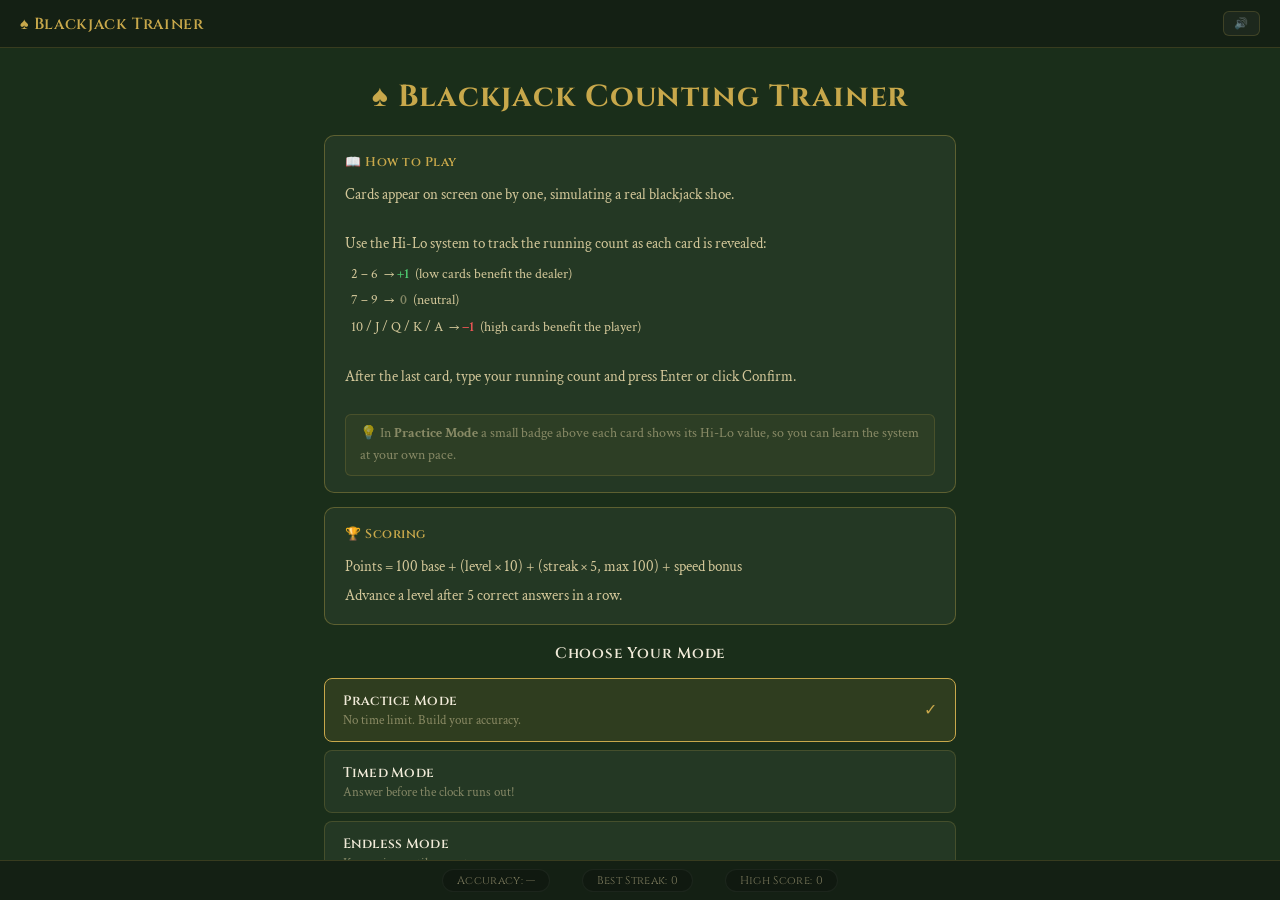
==== commit 44f7111a: "feat: web version, audio, practice badges, timed countdown - Add full web version (web/) deployed on" ====
--- a/web/index.html
+++ b/web/index.html
@@ -18,10 +18,16 @@
     <div class="navbar-left">
       <span class="nav-logo">♠ Blackjack Trainer</span>
     </div>
-    <div class="navbar-right" id="nav-controls" style="display:none">
-      <div class="nav-pill" id="nav-level">Level 1</div>
-      <div class="nav-pill gold" id="nav-score">Score: 0</div>
-      <button class="nav-btn btn-quit" id="btn-quit">✕ Quit</button>
+    <div class="navbar-right">
+      <!-- Sound toggle — always visible so user can mute before starting -->
+      <button class="nav-btn" id="nav-sound" title="Toggle sound" onclick="AudioManager.toggleMute()">🔊</button>
+
+      <!-- In-game controls — hidden on menu screen -->
+      <div id="nav-controls" style="display:none">
+        <div class="nav-pill" id="nav-level">Level 1</div>
+        <div class="nav-pill gold" id="nav-score">Score: 0</div>
+        <button class="nav-btn btn-quit" id="btn-quit">✕ Quit</button>
+      </div>
     </div>
   </nav>
 
@@ -98,7 +104,7 @@
   <div id="screen-game" class="screen">
     <div class="game-wrap">
 
-      <!-- Timer bar — visible only in TIMED mode -->
+      <!-- Timer bar — visible only in TIMED / PRACTICE mode -->
       <div class="timer-wrap" id="timer-wrap" style="display:none">
         <div class="timer-track">
           <div class="timer-fill" id="timer-fill"></div>
@@ -190,12 +196,14 @@
   <div class="levelup-toast" id="levelup-toast">⬆ Level Up!</div>
 
   <!--
-    Script load order matters:
-      1. core.js   — pure logic (no DOM), loaded first
-      2. ui.js     — DOM rendering helpers, depends on core
-      3. game.js   — GameController + event wiring, depends on both
+    Script load order:
+      1. core.js   — pure game logic, no DOM
+      2. audio.js  — AudioManager, no DOM dependencies
+      3. ui.js     — DOM rendering, depends on core
+      4. game.js   — GameController + event wiring, depends on all above
   -->
   <script src="js/core.js"></script>
+  <script src="js/audio.js"></script>
   <script src="js/ui.js"></script>
   <script src="js/game.js"></script>
 
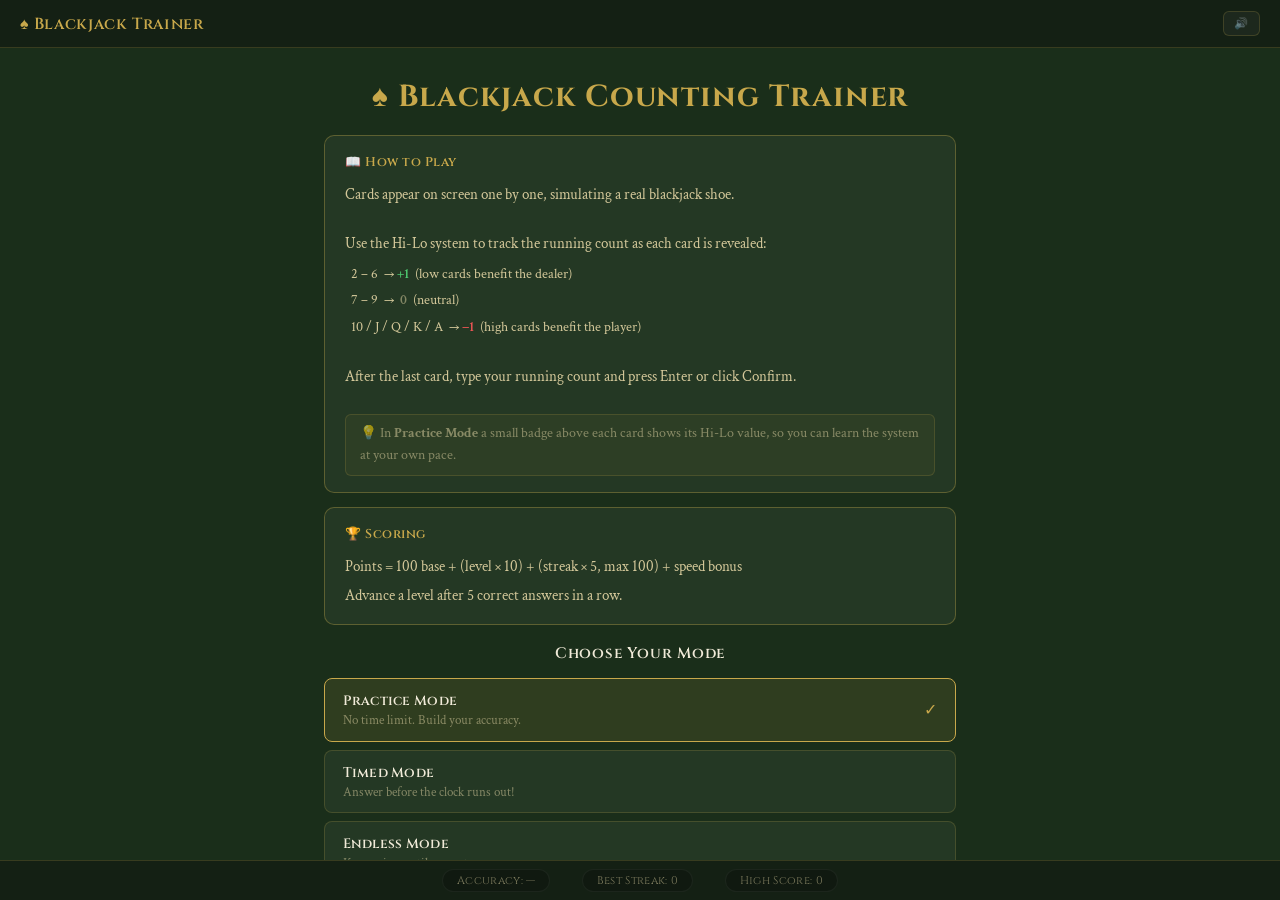
==== commit 180bee28: "fix: navbar controls display correctly in flex row" ====
--- a/web/index.html
+++ b/web/index.html
@@ -23,7 +23,7 @@
       <button class="nav-btn" id="nav-sound" title="Toggle sound" onclick="AudioManager.toggleMute()">🔊</button>
 
       <!-- In-game controls — hidden on menu screen -->
-      <div id="nav-controls" style="display:none">
+      <div id="nav-controls" style="display:none; align-items:center; gap:0.5rem;">
         <div class="nav-pill" id="nav-level">Level 1</div>
         <div class="nav-pill gold" id="nav-score">Score: 0</div>
         <button class="nav-btn btn-quit" id="btn-quit">✕ Quit</button>
